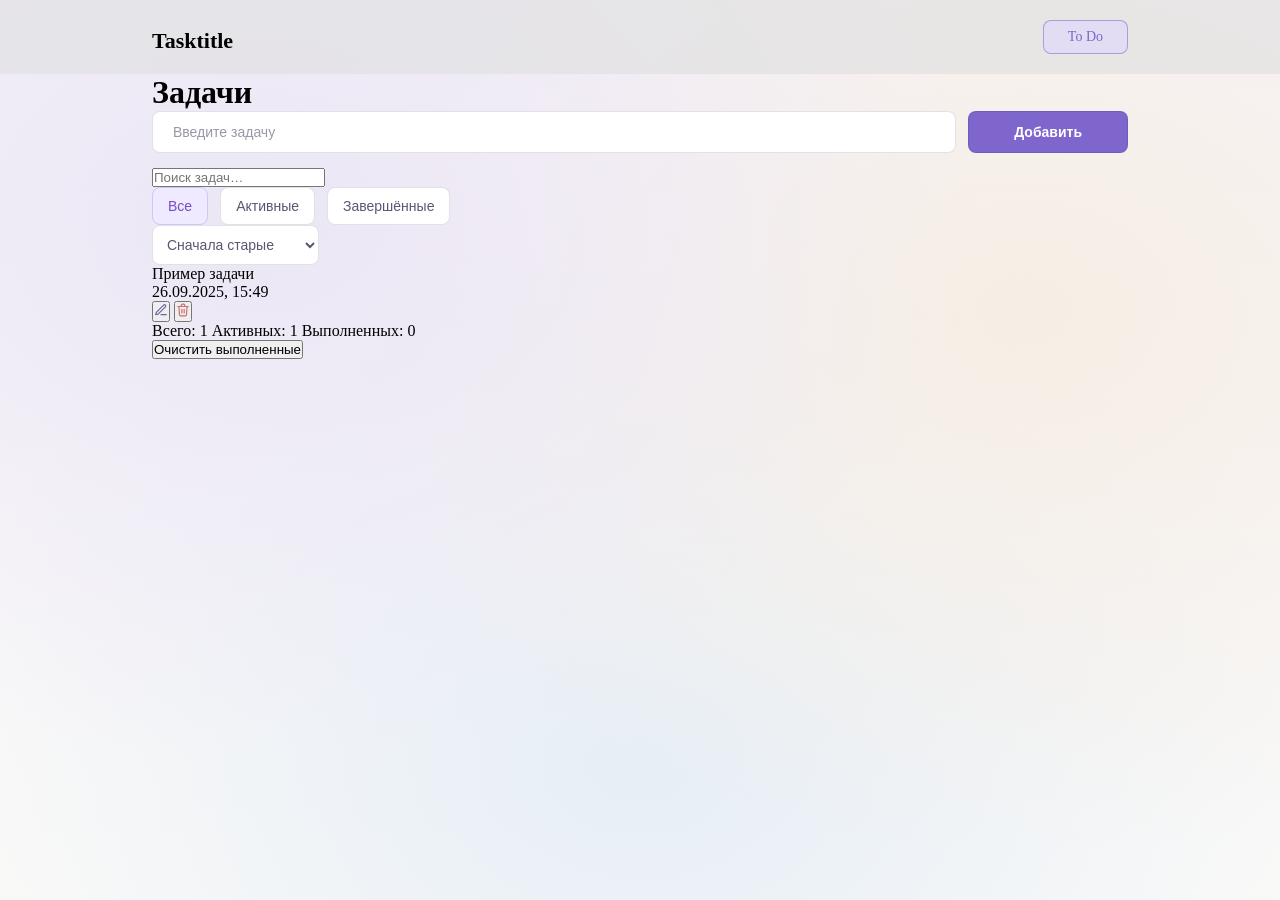
==== index.html @ be817abc "/" ====
<!doctype html>
<html lang="en">
  <head>
    <meta charset="UTF-8" />
    <meta name="viewport" content="width=device-width, initial-scale=1.0" />
    <title>Document</title>
    <link rel="stylesheet" href="style.css" />
  </head>

  <body class="todo">
    <header class="header">
      <div class="container header__container">
        <h2 class="title">Tasktitle</h2>

        <nav class="tabs">
<a href="index.html" class="tab active">To Do</a>
        </nav>
      </div>
    </header>

    <main class="container">
      <h1 class="page--title">Задачи</h1>

      <div class="form-add">
        <input
          class="form-add__input"
          type="text"
          placeholder="Введите задачу"
        />
        <button class="form-add__button" type="button">Добавить</button>
      </div>
      <div class="toolbar">
        <input class="toolbar__search" type="text" placeholder="Поиск задач…" />
        <div class="tabs toolbar__tabs">
          <button class="tabs__item tabs__item--active" type="button">
            Все
          </button>
          <button class="tabs__item" type="button">Активные</button>
          <button class="tabs__item" type="button">Завершённые</button>
        </div>
        <select class="toolbar__sort">
          <option selected>Сначала старые</option>
          <option>Сначала новые</option>
        </select>
      </div>
      <div class="task">
        <div class="task__content">
          <div class="task__title">Пример задачи</div>
          <div class="task__meta">26.09.2025, 15:49</div>
        </div>
        <div class="task__actions">
          <button class="task__action task__action--edit">
            <svg
              class="task__icon"
              viewBox="0 0 24 24"
              width="14"
              height="14"
              fill="none"
              stroke="#6f64a3"
              stroke-width="2"
              stroke-linecap="round"
              stroke-linejoin="round"
            >
              <path d="M12 20h9" />
              <path
                d="M16.5 3.5a2.121 2.121 0 0 1 3 3L7 19l-4 1 1-4L16.5 3.5z"
              />
            </svg>
          </button>
          <button class="task__action task__action--delete">
            <svg
              class="task__icon"
              viewBox="0 0 24 24"
              width="14 "
              height="14"
              fill="none"
              stroke="#cb6e6e"
              stroke-width="2"
              stroke-linecap="round"
              stroke-linejoin="round"
            >
              <polyline points="3 6 5 6 21 6" />
              <path d="M19 6l-1 14a2 2 0 0 1-2 2H8a2 2 0 0 1-2-2L5 6" />
              <path d="M10 11v6" />
              <path d="M14 11v6" />
              <path d="M9 6V4a2 2 0 0 1 2-2h2a2 2 0 0 1 2 2v2" />
            </svg>
          </button>
        </div>
      </div>
      <div class="footer-controls">
        <div class="footer-controls__counters">
          <span>Всего: 1</span>
          <span>Активных: 1</span>
          <span>Выполненных: 0</span>
        </div>
        <button
          class="button button--clear footer-controls__clear"
          type="button"
        >
          Очистить выполненные
        </button>
      </div>
    </main>
    <script src="./task.js"></script>
  </body>
</html>
---- style.css ----
* {
  margin: 0;
  padding: 0;
  box-sizing: border-box;
  font-family: "Inter" sans-serif;
}
.container {
  max-width: 1024px;
  margin: 0 auto;
  padding: 0 24px;
}
.header {
  position: sticky;
  top: 0;
  z-index: 100;
  border-bottom: 1px rgba(0, 0, 0, 0.65);
  background: rgba(225, 225, 225, 0.65);
  
}
.header__container {
  display: flex;
  justify-content: space-between;
  align-items: center;
  
}
.header__title {
  font-size: 18px;
  font-weight: 700;
}
.tabs {
  display: flex;
  gap: 12px;
  align-items: center;
}
.tab {
  text-decoration: none;
  background-color: transparent;
  border: 1px solid transparent;
  border-radius: 8px;
  padding: 8px 24px;
  font-size: 14px;
  font-weight: 500;
  color: #374151;
  cursor: pointer;

}

.todo .tab.active {
 background: #e3ddf4;
 border: 1px solid rgba(126, 102, 205, 0.55);
 color: #7e66cd;
}

.todo {
  background:
    radial-gradient(1200px 900px at 20% 25%, #ebe6f5 0%, transparent 60%),
    radial-gradient(1200px 900px at 80% 35%, #f6eee4 0%, transparent 60%),
    radial-gradient(1200px 900px at 50% 85%, #e6eef6 0%, transparent 60%),
    linear-gradient(#f6f3f9, #fbfaf8);
  background-attachment: fixed;
}

.form-add {
  display: flex;
  align-items: center;
  gap: 12px;
  margin-bottom: 15px;
}
.form-add__input {
  width: 100%;
  padding: 12px 20px;
  font-size: 14px;
  border: 1px solid rgba(30, 10, 60, 0.12);
  border-radius: 8px;
  background-color: #ffffff;
}

.form-add__input::placeholder {
  color: #9b96a6;
}

.form-add__button {
  padding: 12px 45px;
  border-radius: 8px;
  border: 1px solid rgba(30, 10, 60, 0.12);
  font-size: 14px;
  font-weight: 600;
  color: #ffffff;
  background-color: #7e66cd;
  cursor: pointer;
}
.title {
  font-size: 22px;
  font-weight: 600;
  margin: 28px 0 20px;
}

.tabs__item {
  padding: 10px 15px;
  border: 1px solid rgba(30, 10, 60, 0.12);
  border-radius: 8px;
  background: #ffffff;
  font-size: 14px;
  font-weight: 500;
  color: #5e5472;
  cursor: pointer;
  transition: background .2s, color .2s, border-color .2s;
}
.tabs__item:hover {
    background: #f6f4ff;
    border-color: rgba(30, 10, 60, 0.2);
    color: #735cc6;
}
.tabs__item:active {
    background: #e9e5f9;
    border-color: #735cc6;
    color: #5d47aa;
}

.tabs__item--active {
  background: #efeaff;
  border-color: #cfc6f5;
  color: #734cc6;
}
.page-title {
    font-size: 22px;
    font-weight: 600;
    margin: 28px 0 20px;
}

.toolbar__sort {
  padding: 10px 28px 10px 10px;
  font-size: 14px;
  border: 1px solid rgba(30, 10, 60, 0.12);
  border-radius: 8px;
  background: #fff;
  font-weight: 500;
  color: #5e5472;
}
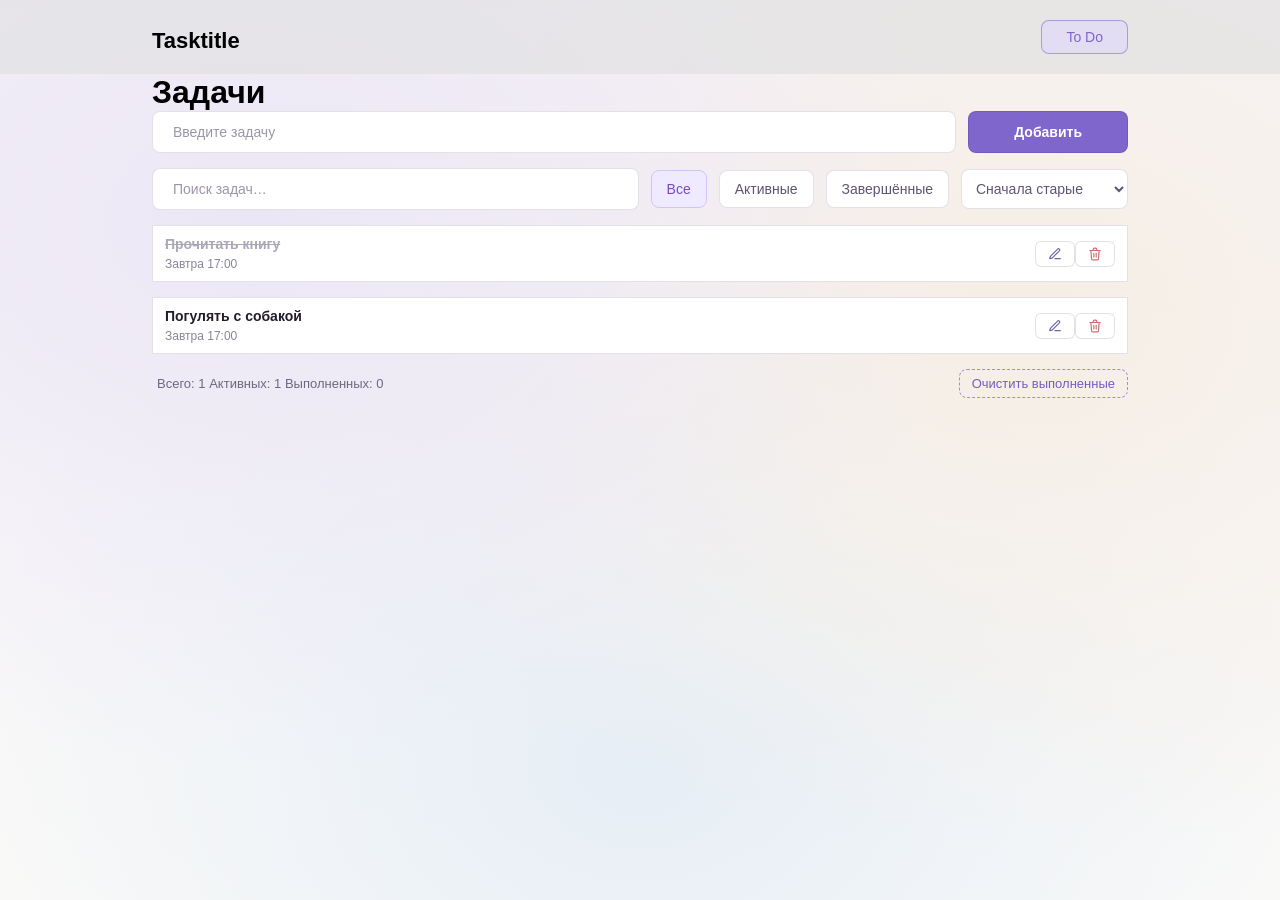
==== commit 8c1feda1: "27.02" ====
--- a/index.html
+++ b/index.html
@@ -43,7 +43,10 @@
           <option>Сначала новые</option>
         </select>
       </div>
-      <div class="task">
+      <div class="tasks">
+
+      </div>
+       <!-- <div class="task">
         <div class="task__content">
           <div class="task__title">Пример задачи</div>
           <div class="task__meta">26.09.2025, 15:49</div>
@@ -87,8 +90,8 @@
             </svg>
           </button>
         </div>
-      </div>
-      <div class="footer-controls">
+      </div>  -->
+       <div class="footer-controls">
         <div class="footer-controls__counters">
           <span>Всего: 1</span>
           <span>Активных: 1</span>
@@ -100,8 +103,9 @@
         >
           Очистить выполненные
         </button>
-      </div>
+      </div> 
     </main>
-    <script src="./task.js"></script>
+    <!-- <script src="./task.js"></script> -->
+    <script src="./main.js"></script>
   </body>
 </html>
--- a/style.css
+++ b/style.css
@@ -3,6 +3,15 @@
   padding: 0;
   box-sizing: border-box;
   font-family: "Inter" sans-serif;
+}
+body {
+font-family: "Inter", sans-serif;
+/* background-color: rgb(162, 122, 66); */
+}
+
+button {
+background-color: transparent;
+border: none;
 }
 .container {
   max-width: 1024px;
@@ -137,3 +146,143 @@
   font-weight: 500;
   color: #5e5472;
 }
+.toolbar {
+  display: flex;          
+    justify-content: space-between;  
+    align-items: center;   
+    gap: 12px;           
+    margin-bottom: 15px;
+}
+
+.toolbar__search {
+  width: 100%;                    
+    padding: 12px 20px;         
+    font-size: 14px;             
+    border: 1px solid rgba(30, 10, 60, 0.12); 
+    border-radius: 8px;            
+    background-color: #ffffff; 
+}
+.toolbar__search::placeholder {
+color: #9b96a6; 
+}
+.toolbar__search:hover {
+  border-color:rgba(30, 10, 60, 0.2)
+}
+.toolbar__search:focus-visible {
+  outline: none;
+  border: #7e66cd;
+  box-shadow: 0 0 0 3px rgba(126, 102, 205, 0.28);
+}
+.task {
+  padding: 10px 12px;
+  border: 1px solid rgba(30, 10, 60, 0.12);
+  border-radius: 8x;
+  background: #fff;
+  margin-bottom: 15px;
+  display: flex;
+  align-items: center;
+  justify-content: space-between;
+  gap: 8px;
+
+}
+.task__title {
+  font-size: 14px;
+  font-weight: 700;
+  margin-bottom: 5px;
+  color: #221c2a;
+}
+
+.task__meta {
+  font-size: 12px;
+  color: #8a8398;
+}
+.task__actions{
+  display: flex;
+  justify-content: center;
+  align-items: center;
+}
+.task__action {
+  width: 40px;
+  height: 26px;
+  border: 1px solid rgba(30, 10, 60, 0.12);
+  border-radius: 6px;
+  background: #fff;
+  
+  cursor: pointer;
+  
+  display: flex; /* включаем Flexbox для содержимого кнопки */
+  align-items: center; /* центрируем SVG по вертикали */
+  justify-content: center; /* центрируем SVG по горизонтали */
+
+}
+.task__actions:hover {
+  background: #f6f4ff;
+  border-color: rgba(30, 10, 60, 0.2);
+  box-shadow: 0 6px 12px rgba(126, 102, 205, 0.18);
+}
+
+.task__actions:focus-visible {
+  outline: none;
+  box-shadow: 0 0 0 3px rgba(126, 102, 205, 0.22);
+}
+
+.task__actions:active {
+  transform: translateY(1px);
+}
+.task__icon {
+  width: 14px;
+  height: 14px;
+  display: block;
+}
+
+.footer-controls {
+  display: flex;                  
+  align-items: center;         
+  justify-content: space-between; 
+  margin-top: 4px;           
+}
+
+.footer-controls__counters {
+  font-size: 13px;              
+  color: #6f6781;              
+  margin-left: 5px;             
+}
+
+.button--clear {
+  padding: 6px 12px;
+  font-size: 13px;
+  background-color: transparent;
+  border-radius: 8px;
+  text-align: left;
+  cursor: pointer;
+  transition: background-color 0.2s, color 0.2s, border 0.2s;
+  color: #735cc6;
+  border: 1px dashed #a28bdc;
+  outline: none;
+}
+
+.button--clear:hover {
+  background-color: #f6f4ff;
+  color: #735cc6;
+  border-style: solid;
+  border-color: #735cc6;
+}
+
+.button--clear:active {
+  background-color: #e9e5f9;
+  border-color: #5d47aa;
+  color: #5d47aa;
+}
+
+.button--clear:disabled {
+  color: #8e8b99;
+  border-color: #c8c5cf;
+  background-color: #f1f1f3;
+  cursor: not-allowed;
+}
+
+.task--done .task__title {
+  text-decoration: line-through;
+  color: #8a8398;
+  opacity: 0.7;
+}
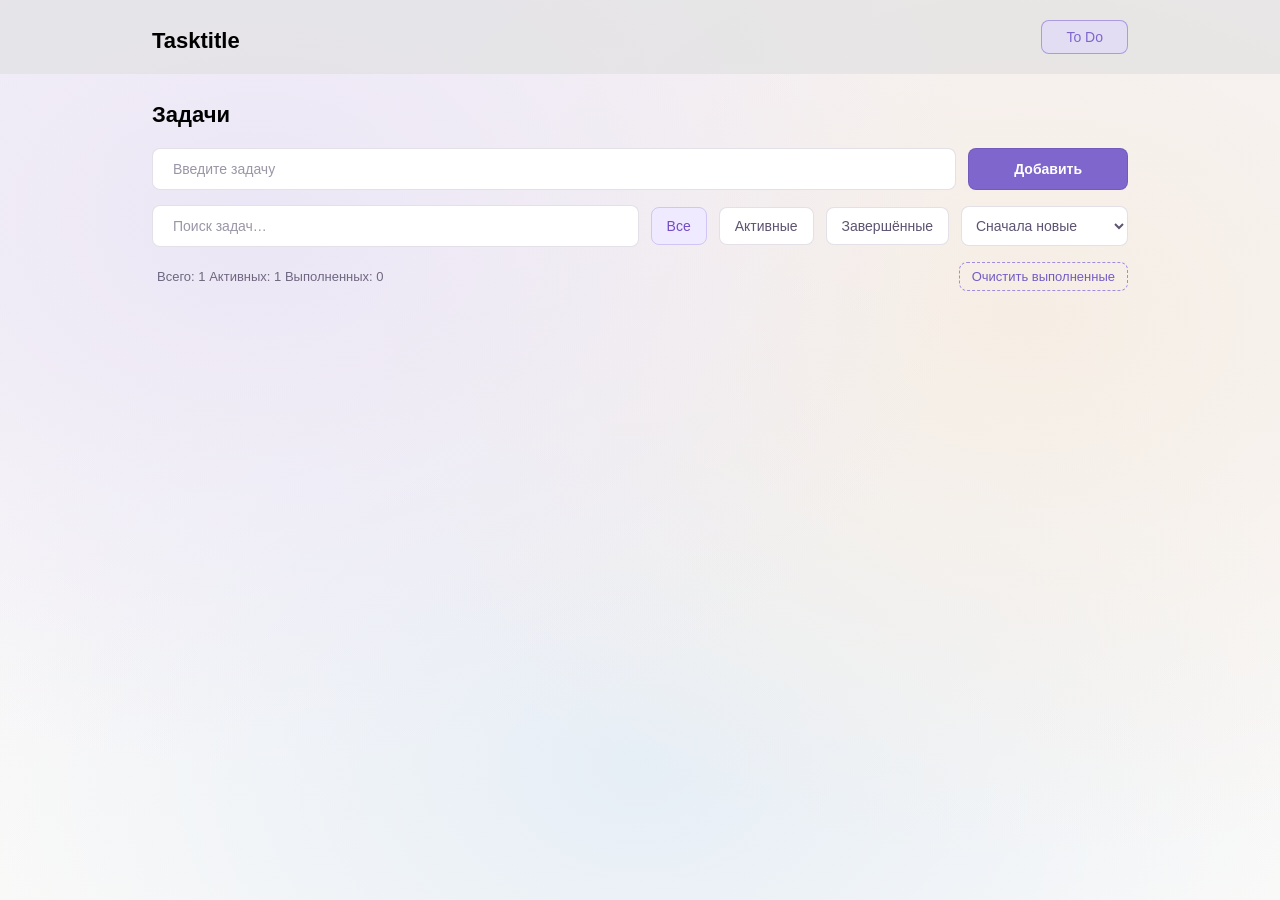
==== commit e5ad976d: "работа на уроке за 06.03,10.03 и дз" ====
--- a/index.html
+++ b/index.html
@@ -13,22 +13,22 @@
         <h2 class="title">Tasktitle</h2>
 
         <nav class="tabs">
-<a href="index.html" class="tab active">To Do</a>
+          <a href="index.html" class="tab active">To Do</a>
         </nav>
       </div>
     </header>
 
     <main class="container">
-      <h1 class="page--title">Задачи</h1>
+      <h1 class="title">Задачи</h1>
 
-      <div class="form-add">
+      <form class="form-add">
         <input
           class="form-add__input"
           type="text"
           placeholder="Введите задачу"
         />
-        <button class="form-add__button" type="button">Добавить</button>
-      </div>
+        <button class="form-add__button" type="submit">Добавить</button>
+      </form>
       <div class="toolbar">
         <input class="toolbar__search" type="text" placeholder="Поиск задач…" />
         <div class="tabs toolbar__tabs">
@@ -39,14 +39,14 @@
           <button class="tabs__item" type="button">Завершённые</button>
         </div>
         <select class="toolbar__sort">
-          <option selected>Сначала старые</option>
           <option>Сначала новые</option>
+          <option>Сначала старые</option>
+          <option>Название A→Z</option>
+          <option>Название Z→A</option>
         </select>
       </div>
-      <div class="tasks">
-
-      </div>
-       <!-- <div class="task">
+      <div class="tasks"></div>
+      <!-- <div class="task">
         <div class="task__content">
           <div class="task__title">Пример задачи</div>
           <div class="task__meta">26.09.2025, 15:49</div>
@@ -91,7 +91,7 @@
           </button>
         </div>
       </div>  -->
-       <div class="footer-controls">
+      <div class="footer-controls">
         <div class="footer-controls__counters">
           <span>Всего: 1</span>
           <span>Активных: 1</span>
@@ -103,9 +103,9 @@
         >
           Очистить выполненные
         </button>
-      </div> 
+      </div>
     </main>
-    <!-- <script src="./task.js"></script> -->
+    <!--  <script src="./task.js"></script> -->
     <script src="./main.js"></script>
   </body>
 </html>
--- a/style.css
+++ b/style.css
@@ -131,7 +131,7 @@
   border-color: #cfc6f5;
   color: #734cc6;
 }
-.page-title {
+.title {
     font-size: 22px;
     font-weight: 600;
     margin: 28px 0 20px;
@@ -196,7 +196,7 @@
   font-size: 12px;
   color: #8a8398;
 }
-.task__actions{
+.task__actions {
   display: flex;
   justify-content: center;
   align-items: center;
@@ -215,18 +215,18 @@
   justify-content: center; /* центрируем SVG по горизонтали */
 
 }
-.task__actions:hover {
+.task__action:hover {
   background: #f6f4ff;
   border-color: rgba(30, 10, 60, 0.2);
   box-shadow: 0 6px 12px rgba(126, 102, 205, 0.18);
 }
 
-.task__actions:focus-visible {
+.task__action:focus-visible {
   outline: none;
   box-shadow: 0 0 0 3px rgba(126, 102, 205, 0.22);
 }
 
-.task__actions:active {
+.task__action:active {
   transform: translateY(1px);
 }
 .task__icon {
@@ -285,4 +285,8 @@
   text-decoration: line-through;
   color: #8a8398;
   opacity: 0.7;
+}
+
+.input--error {
+  border-color: #cb6e6e;
 }
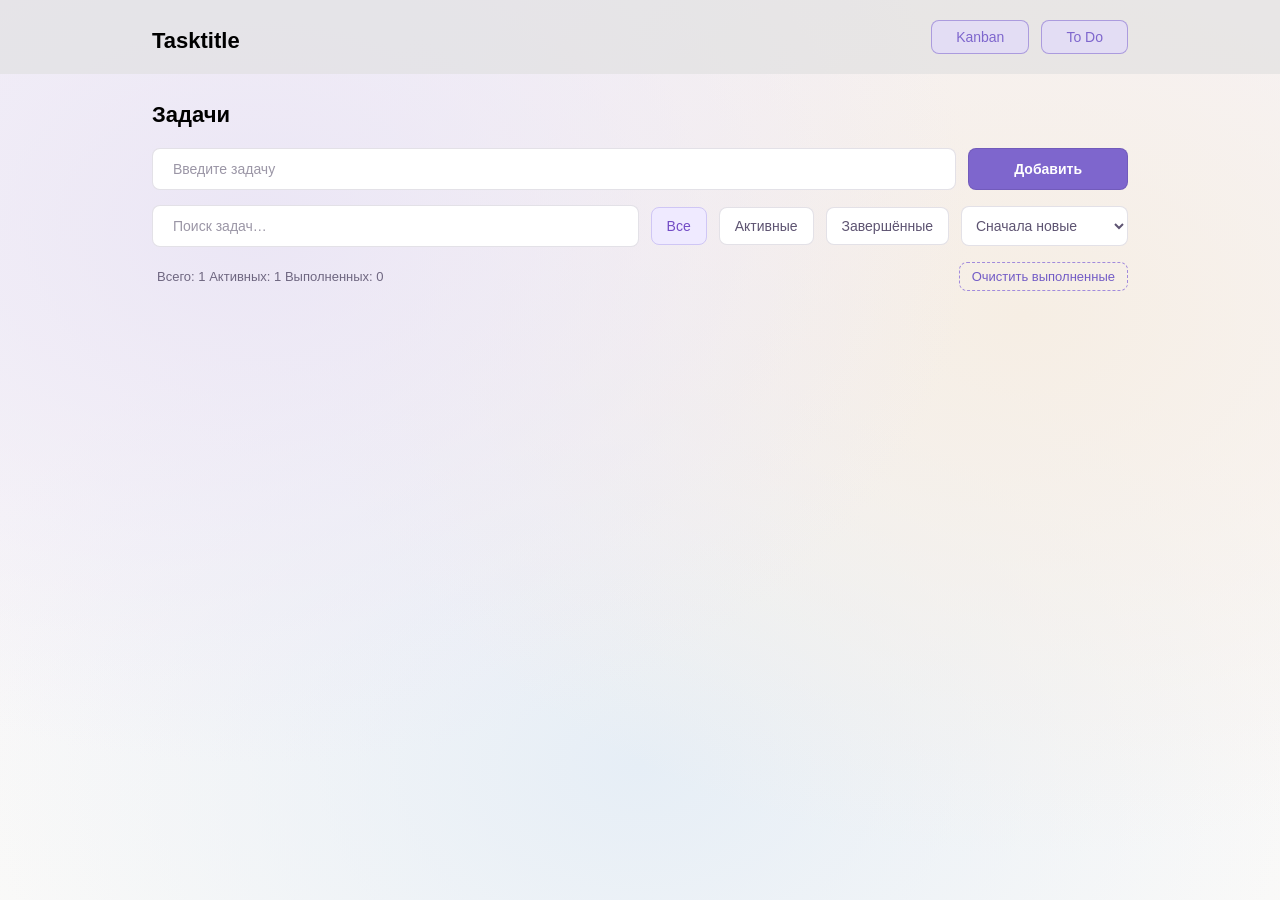
==== commit ff0ef466: "27.03" ====
--- a/index.html
+++ b/index.html
@@ -13,6 +13,7 @@
         <h2 class="title">Tasktitle</h2>
 
         <nav class="tabs">
+          <a href="kanban.html" class="tab active">Kanban</a>
           <a href="index.html" class="tab active">To Do</a>
         </nav>
       </div>
@@ -105,7 +106,7 @@
         </button>
       </div>
     </main>
-    <!--  <script src="./task.js"></script> -->
+     <!-- <script src="./task.js"></script> -->
     <script src="./main.js"></script>
   </body>
 </html>
--- a/style.css
+++ b/style.css
@@ -9,7 +9,7 @@
 /* background-color: rgb(162, 122, 66); */
 }
 
-button {
+ button {
 background-color: transparent;
 border: none;
 }
@@ -289,4 +289,121 @@
 
 .input--error {
   border-color: #cb6e6e;
-}+}
+
+.kanban {
+background:
+radial-gradient(at 20% 25%, rgba(173, 216, 230, 0.45), transparent 60%),
+radial-gradient(at 70% 15%, rgba(135, 206, 250, 0.45), transparent 55%),
+radial-gradient(at 40% 75%, rgba(126, 207, 234, 0.45), transparent 65%),
+radial-gradient(at 85% 60%, rgba(255, 239, 186, 0.55), transparent 55%),
+radial-gradient(at 10% 85%, rgba(255, 218, 181, 0.448), transparent 60%),
+radial-gradient(at 60% 80%, rgba(186, 230, 253, 0.5), transparent 60%),
+linear-gradient(135deg, #e0f7fa 0%, #f0f9ff 100%);
+background-attachment: fixed;
+}
+
+
+
+.board{
+  display: flex;
+  gap: 30px;
+  justify-content: center;
+  align-items: flex-start;
+  max-width: 1200px;
+  margin: 0 auto;
+  padding: 20px 0;
+}
+
+.column {
+  background:rgba(255, 255, 255, 0.9);
+  border: 1px solid rgba(0, 0, 0, 0.05);
+  border-radius: 16px;
+  width: 320px;
+  display: flex;
+  flex-direction:column ;
+  box-shadow: 0 8px 24px rgba(0, 0, 0,0.05);
+}
+
+.column__header {
+  display: flex;
+justify-content: space-between;
+align-items: center;
+padding: 12px 16px 10px;
+border-bottom: 1px solid rgba(0,0,0,0.08);
+}
+
+.column__title {
+  font-size: 15px;
+  font-weight: 600;
+  padding-left: 8px;
+}
+
+.column__count {
+  font-size: 13px;
+  color: #64748b;
+}
+
+.column[data-status="todo"] .column__title{
+  border-left: 4px solid #3b82f6;
+}
+
+.column[data-status="in-progress"] .column__title{
+  border-left: 4px solid #eab308;
+}
+
+.column[data-status="done"] .column__title{
+  border-left: 4px solid #7e66cd;
+}
+
+.column__tasks{
+  display: flex;
+  flex-direction: column;
+  gap: 15px;
+  padding:14px 16px;
+}
+
+.task-kanban {
+background-color: white;
+border: 1px solid rgba(0, 0, 0, 0.05);
+border-radius: 10px;
+padding: 16px 18px;
+box-shadow: 0 2px 6px rgba(0, 0, 0, 0.05);
+
+
+display: flex;
+flex-direction: column;
+gap:10px;
+align-items: flex-start;
+
+
+cursor: grab;
+
+transition: box-shadow 0.2s, transform 0.2s;
+}
+
+.task-kanban:hover {
+  transform: translateY(-2);
+  box-shadow: 0 4px 12px rgba(0, 0, 0, 0.05);
+}
+
+.task-kanban__descr {
+  font-size: 13px;
+  color: #4b5563;
+  line-height: 1.4;
+  border-bottom: 1px solid rgba(0, 0, 0, 0.05);
+  padding-bottom: 10px;
+}
+
+.task-kanban__title {
+  font-size: 14px;
+  font-weight: 600;
+  color: #111827;
+  line-height: 1.3;
+}
+.task-kanban__footer {
+  display: flex;
+  justify-content: space-between;
+  align-items: center;
+  width: 100%;
+} 
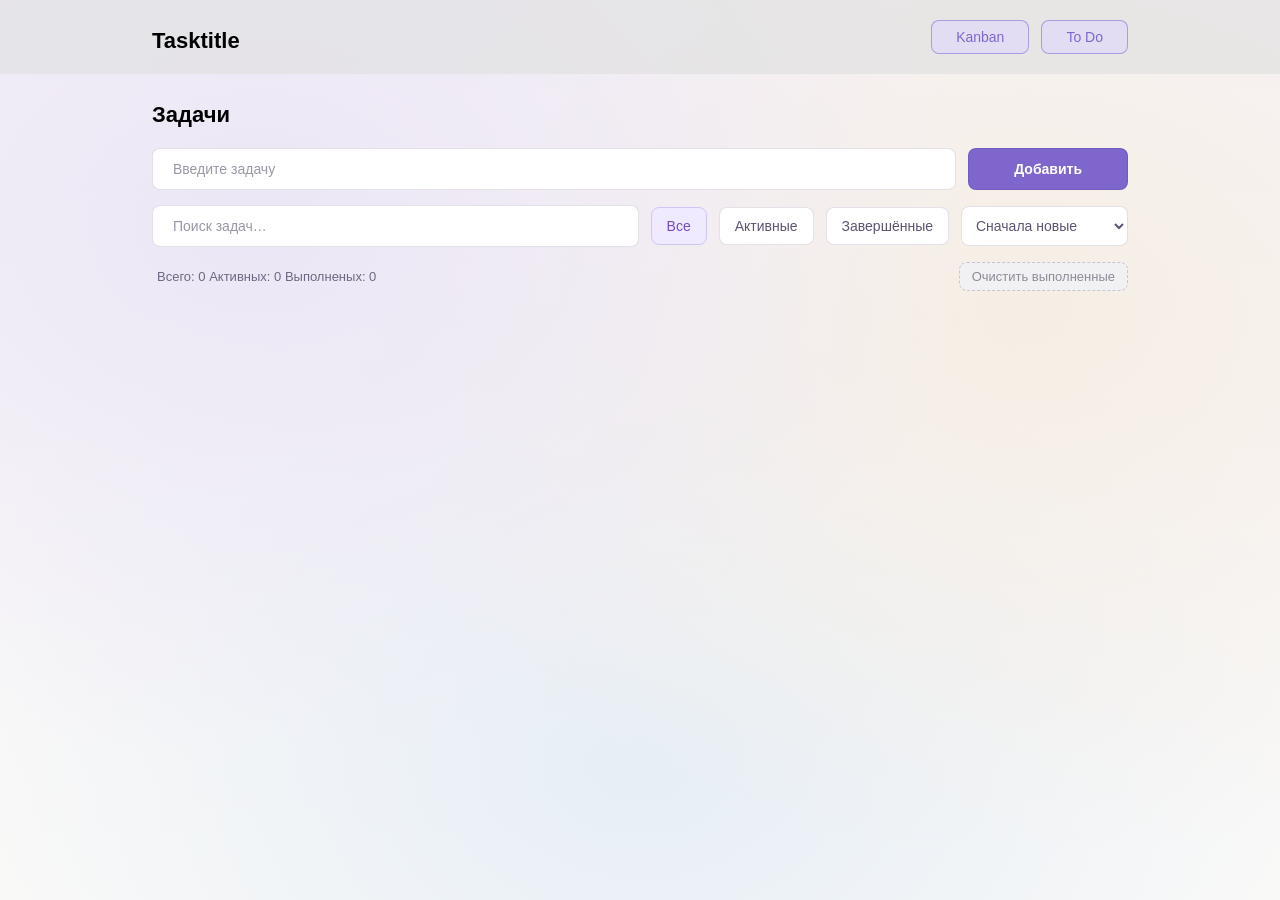
==== commit ed780c3a: "17.04" ====
--- a/index.html
+++ b/index.html
@@ -106,7 +106,7 @@
         </button>
       </div>
     </main>
-     <!-- <script src="./task.js"></script> -->
+   <!--   <script src="./task.js"></script> -->
     <script src="./main.js"></script>
   </body>
 </html>
--- a/style.css
+++ b/style.css
@@ -407,3 +407,72 @@
   align-items: center;
   width: 100%;
 } 
+.task-kanban__priority {
+  font-size: 12.5px;
+  font-weight: 600;
+  padding: 3px 10px;
+  border-radius: 6px;
+  background-color: #f1f5f9;
+  color: #1e293b;
+  display: inline-block;
+}
+
+.task-kanban__priority.high {
+  background-color: #fee2e2;
+  color: #b91c1c;
+}
+.task-kanban__priority.medium {
+  background-color: #fef3c7;
+  color: #92400e;
+}
+.task-kanban__priority.low {
+  background-color: #dcfce7;
+  color: #166534;
+}
+
+
+.task-kanban__deadline {
+  font-size: 12.5px;
+  color: #64748b;
+
+}
+
+.column__btn {
+  margin: 12px 16px 18px 16px;
+  padding: 8px;
+  font-size: 13px;
+  color: #2563eb;
+  background-color: rgba(37, 99, 235, 0.05);
+  border: 1px dashed rgba(37, 99, 235, 0.4);
+  border-radius: 8px;
+  text-align: center;
+  transition: all 0.2s ease;
+}
+
+.column__btn:hover {
+  background-color: rgba(37, 99, 235, 0.12);
+  border: 1px solid #2563eb;
+}
+
+.dragging {
+  opacity: 0.6;
+  transform: scale(0.95);
+  cursor: grabbing;
+  box-shadow: 0 4px 14px rgba(0, 0, 0, 0.12);
+}
+
+.column__tasks.drag-over{
+  cursor: copy;
+}
+
+.column.drag-over .column__title {
+  border-left-color:#2563eb ;
+}
+
+.column.drag-over {
+  background-color: rgba(255, 255, 255, 0.95);
+  box-shadow: 0px 16px 32px 9px rgba(255, 255, 255, 0.2);
+  background-color:rgba(39, 99, 235, 0.3) ;
+
+  transition: background-color 0.2s, box-shadow 0.2s, border-color 0.2s;
+}
